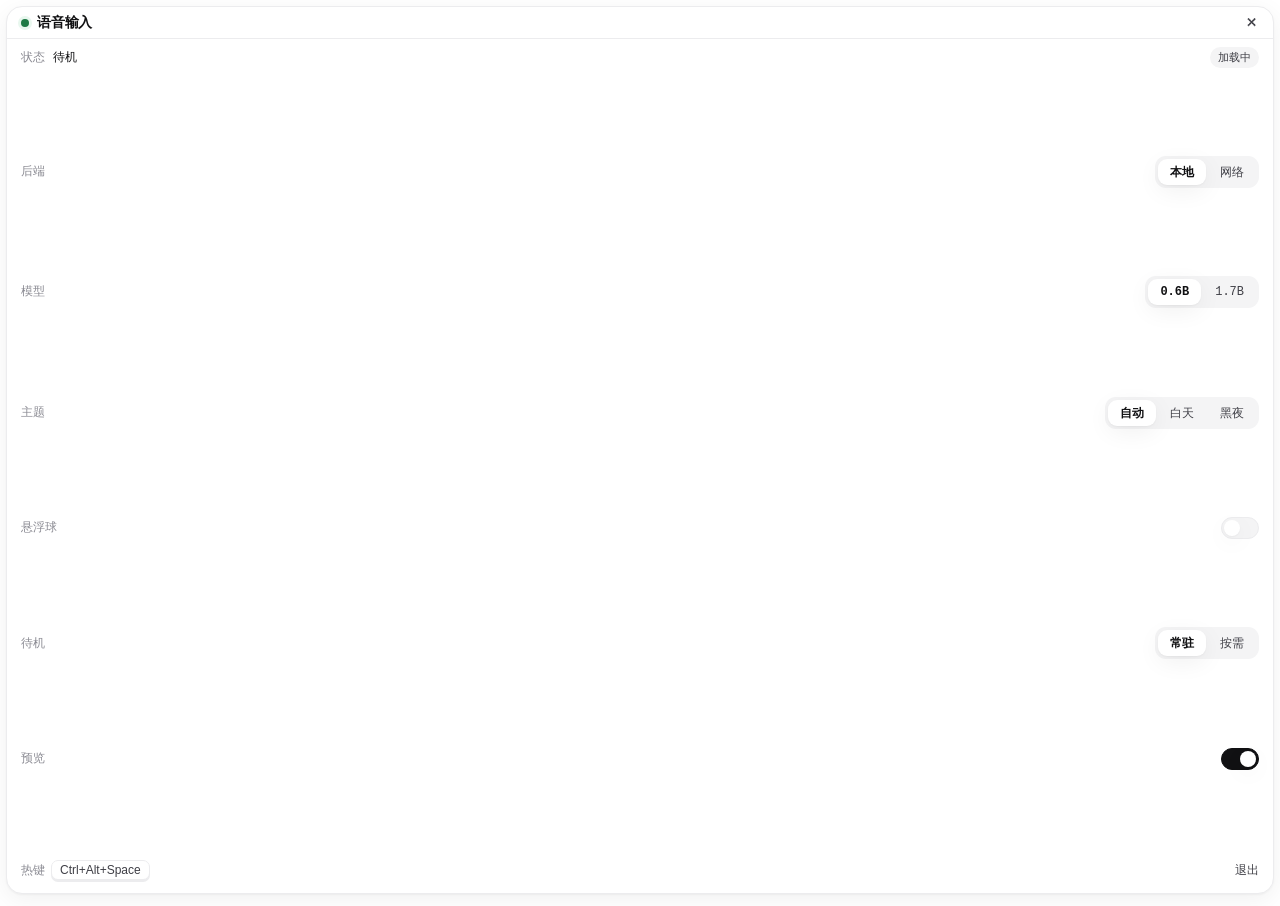
==== src/qwen3_voice/host/static/panel.html @ c11f65fa "feat(apps,host): 补回设置面板,适配状态机与快照订阅,DragSession 首个新消费方 - 新写 host/panel.py:普通不透明、可激活、无边框自绘标题栏的面板宿主;   " ====
<!DOCTYPE html>
<html lang="zh-CN">
<head>
<meta charset="utf-8">
<meta name="viewport" content="width=device-width, initial-scale=1">
<!-- 声明支持双色:浏览器原生部件(滚动条等)也跟着系统主题走 -->
<meta name="color-scheme" content="light dark">
<title>语音输入</title>
<!-- 本地样式，无任何外链资源，离线可用 -->
<link rel="stylesheet" href="panel.css">
</head>
<!-- st-* 是状态类，由 panel.js 依据 window.__panel.setState 切换 -->
<body class="st-idle">
  <div class="panel">
    <!-- 标题栏：可拖动区域 -->
    <header class="titlebar" id="titlebar">
      <span class="dot" id="stateDot" data-state="idle" title="状态"></span>
      <span class="title">语音输入</span>
      <!-- 关闭按钮只是隐藏面板，不退出程序 -->
      <button class="icon-btn" id="closeBtn" type="button" title="隐藏面板" aria-label="隐藏面板">✕</button>
    </header>

    <!-- 面板已经是"配置窗口"了：录音过程的反馈全在胶囊窗口里 -->
    <main class="content">
      <!-- 状态区：当前状态 + 识别后端的健康度。
           健康度三态(加载中/就绪/失败)都摆在这一行，
           失败原因另外一行常驻显示 —— 加载失败必须让人看见**原因**，
           只摆一个"失败"等于让用户自己去猜。 -->
      <div class="status-row">
        <span class="row-label">状态</span>
        <span class="state-text" id="stateText">待机</span>
        <span class="health-badge" id="healthBadge" data-health="loading">加载中</span>
      </div>
      <p class="health-reason" id="healthReason" hidden></p>

      <!-- 识别后端：本地模型 / 网络 API（互斥，同一时刻只留一个） -->
      <div class="option-row">
        <span class="row-label">后端</span>
        <div class="seg is-text" id="backendSeg" role="group" aria-label="识别后端">
          <button class="seg-item is-active" type="button" data-backend="local" title="本地 Qwen3-ASR 模型：离线、零等待，模型常驻显存">本地</button>
          <button class="seg-item" type="button" data-backend="dashscope" title="阿里云百炼网络接口：音频出本机，有网络延迟，不支持实时预览">网络</button>
        </div>
      </div>

      <!-- 后端相关的说明（网络模式下才显示）——行为差异必须写出来，不能静默失效 -->
      <p class="hint" id="backendHint" hidden></p>

      <!-- 模型切换 -->
      <div class="option-row" id="modelRow">
        <span class="row-label">模型</span>
        <div class="seg" id="modelSeg" role="group" aria-label="模型切换">
          <button class="seg-item is-active" type="button" data-model="0.6B">0.6B</button>
          <button class="seg-item" type="button" data-model="1.7B">1.7B</button>
        </div>
      </div>

      <!-- 主题:跟随系统 / 白天 / 黑夜(面板和胶囊一起换) -->
      <div class="option-row">
        <span class="row-label">主题</span>
        <div class="seg is-text" id="themeSeg" role="group" aria-label="主题切换">
          <button class="seg-item is-active" type="button" data-theme-mode="auto" title="跟随 Windows 的应用主题">自动</button>
          <button class="seg-item" type="button" data-theme-mode="light" title="强制浅色">白天</button>
          <button class="seg-item" type="button" data-theme-mode="dark" title="强制深色">黑夜</button>
        </div>
      </div>

      <!-- 常驻悬浮球:屏幕上常驻一颗小球,点它开始录音,拖它挪位置。 -->
      <div class="option-row">
        <span class="row-label">悬浮球</span>
        <label class="switch" id="orbSwitch" title="屏幕上常驻一颗悬浮球:点它开始录音,拖它可以挪位置">
          <input type="checkbox" id="orbToggle">
          <span class="switch-track"><span class="switch-thumb"></span></span>
        </label>
      </div>

      <!-- 悬浮球的待机策略:窗口常驻 / 待机时销毁窗口(零占用)。
           这是"待不待机",和"球在哪儿"是两回事 —— 位置档位已退役,
           这里只留待机这一档。 -->
      <div class="option-row">
        <span class="row-label">待机</span>
        <div class="seg is-text" id="standbySeg" role="group" aria-label="悬浮球待机策略">
          <button class="seg-item is-active" type="button" data-standby="resident" title="窗口常驻:球一直待在屏幕上,热键反馈即时">常驻</button>
          <button class="seg-item" type="button" data-standby="on_demand" title="待机时整个窗口销毁:零 WebView2/GPU 占用,热键时再拉起">按需</button>
        </div>
      </div>

      <!-- 预览文字条:关掉之后胶囊只剩波形+计时+按钮,不挡屏幕 -->
      <div class="option-row" id="previewRow">
        <span class="row-label">预览</span>
        <label class="switch" id="previewSwitch" title="录音时显示实时预览文字">
          <input type="checkbox" id="previewToggle" checked>
          <span class="switch-track"><span class="switch-thumb"></span></span>
        </label>
      </div>

      <!-- 操作提示(切换后端的进展/拒绝/失败都走这里) -->
      <p class="notice" id="notice" role="status" aria-live="polite"></p>

      <footer class="footer">
        <!-- "热键" 是静态标签,按键组合由 panel.js 写进 kbd(OpenType 的键帽样式) -->
        <span class="hotkey"><span class="hotkey-label">热键</span><kbd id="hotkeyLabel">Ctrl+Alt+V</kbd></span>
        <button class="link-btn" id="quitBtn" type="button" title="退出程序">退出</button>
      </footer>
    </main>
  </div>

  <!-- 本地脚本，无任何外链资源 -->
  <script src="panel.js"></script>
</body>
</html>
---- src/qwen3_voice/host/static/panel.css ----
/* qwen3-voice 语音输入面板样式
 *
 * 视觉实现**移植自 OpenType** 的 ``src/renderer/app.css``
 * (AGPL-3.0,https://github.com/ct-jyjntc/opentype-public)。
 * 本项目整体按 AGPL-3.0-or-later 发布(见仓库根目录 LICENSE)。
 * (录音胶囊那边是同一套设计语言的另一处移植,见 capsule.css。)
 *
 * 移植了什么:
 *   - 设计 token 整段搬过来:颜色、圆角、阴影、字体栈。
 *     浅色用它的 ``:root`` 那套,深色用它的 ``:root[data-theme='dark']`` 那套。
 *   - 按钮语言:底色 card、描边 line、圆角 10px(通用 button)/
 *     9px(icon-button、tabs 项)、hover 走 hover 色、
 *     focus 走 accent 描边(它的 ``button`` / ``button.primary`` 规则)。
 *   - 分段控件沿用它的 ``.tabs`` 写法:轨道是 nav 底色,
 *     选中项是 card 底色 + 一层 shadow(见 app.css 的 .tabs)。
 *   - 热键沿用它的 ``kbd`` 写法:描边 + 底部一条同色投影 + 圆角 7px。
 *   - 状态点沿用它 answer-card 标题栏的写法:实心点 + 一圈 soft 色光晕。
 *
 * 两处本地适配(不是原样照抄):
 *   1. 主题走 **data-theme 属性 + 媒体查询兜底** —— OpenType 用
 *      ``:root[data-theme='dark']``(theme.ts 里由 JS 切 attribute),
 *      本项目多了一档"跟随系统",所以:
 *        - JS 在 ``<html>`` 上设 ``data-theme="light|dark"``
 *        - **auto 时不设属性**,让 ``prefers-color-scheme`` 媒体查询
 *          自然接管 —— 这样"跟随系统"不需要 JS 监听系统主题变化
 *        - CSS 侧三段:``:root`` 是浅色,深色由
 *          ``@media(prefers-color-scheme:dark){:root:not([data-theme=light])}``
 *          和 ``:root[data-theme=dark]`` 两处给出
 *          (深色那块**两处必须同步改**,见下面注释)
 *      (panel.py 的 ``theme_background_color()`` 只管建窗瞬间的底色。)
 *   2. 字号整体压小一档(正文 13px / 辅助 12px):面板只有 320px 宽,
 *      OpenType 的 14px/16px 在这里太挤。
 *
 * 布局保持"标题栏 + 状态区 + 配置行 + 页脚"的紧凑结构,不加装饰性元素。
 *
 * 面板窗口**不是透明窗口**(background_color 是实色),所以可以用阴影 ——
 * 胶囊那边不行:透明窗口上 box-shadow 会渲染成一条灰带(见 capsule.css)。
 */

:root {
  color-scheme: light;

  /* ---- OpenType app.css :root(浅色)----
     只搬了面板用得到的那些(--panel / --dot / --inverse / --soft /
     --k-dict* 那些是它首页/弹窗才用的,面板用不上,没搬)。 */
  --bg: #fff;
  --card: #fff;
  --nav: #f4f4f5;
  --hover: #ececee;
  --text: #111113;
  --text2: #3f3f46;
  --muted: #8b8b93;
  --line: #ececee;
  --accent: #111113;
  --danger: #e5484d;
  --danger-soft: #fdeeee;
  --warn: #b7791f;
  --warn-soft: #fdf5e6;
  --k-ask: #e8f7ee;
  --k-ask-b: #1d7a45;
  --k-trans: #eaf0ff;
  --k-trans-b: #2b4fbf;
  --shadow: 0 1px 2px rgba(17, 17, 19, 0.04), 0 6px 24px rgba(17, 17, 19, 0.06);
  /* 它还有一套 --shadow-lift(0 14px 34px),这里没搬:那是它给"可 hover
     的大卡片"用的,面板卡片离窗口边只有 6px,34px 的模糊会被窗口边框切掉,
     反而糊成一条脏边。面板用 --shadow 就够。 */

  /* 状态点的光晕底色:直接引用上面的 soft 系 token,
     深色主题换了 token,这里自动跟着换。 */
  --halo-ok: var(--k-ask);
  --halo-warn: var(--warn-soft);
  --halo-rec: var(--danger-soft);
  --halo-processing: var(--k-trans);

  /* 字体栈:OpenType 的那套,补上 Windows 上真能命中的中文字体。
     胶囊那边用的是 system-ui 开头,在 Windows 上同样落到 Segoe UI,
     两个窗口放在一起字形一致。 */
  --font: -apple-system, BlinkMacSystemFont, "Segoe UI", "PingFang SC",
          "Microsoft YaHei", "Hiragino Sans GB", sans-serif;
  --font-mono: ui-monospace, SFMono-Regular, "Cascadia Mono", Consolas,
               "Liberation Mono", monospace;
}

/* ---------------- 日夜模式 ---------------- */

/* 深色主题有两处来源,token 值**必须一样**(改一处就要改另一处):
     a) 用户强制黑夜 → ``:root[data-theme="dark"]``
     b) 跟随系统且系统是深色 → 媒体查询里的 ``:root:not([data-theme="light"])``

   为什么 b 要排除 ``[data-theme="light"]``:强制白天时,系统的深色
   媒体查询照样会命中,不加这个 :not 就会被系统深色压回去 ——
   ":not" 的特异度(0,2,0)高于 :root(0,1,0),所以排除掉就一定赢。

   深色值就是 OpenType 的 ``:root[data-theme='dark']`` 那段,原样搬过来。 */
@media (prefers-color-scheme: dark) {
  :root:not([data-theme="light"]) {
    color-scheme: dark;
    --bg: #0f0f11;
    --card: #1a1a1d;
    --nav: #18181b;
    --hover: #27272b;
    --text: #f4f4f5;
    --text2: #d4d4d8;
    --muted: #8b8b93;
    --line: #2a2a2f;
    --accent: #f4f4f5;
    --danger: #ff7b7f;
    --danger-soft: #3a1c1e;
    --warn: #e3b25e;
    --warn-soft: #33281a;
    --k-ask: #15291e;
    --k-ask-b: #5fd08f;
    --k-trans: #1b2440;
    --k-trans-b: #8aa6ff;
    --shadow: 0 1px 2px rgba(0, 0, 0, 0.4), 0 6px 24px rgba(0, 0, 0, 0.3);
  }
}

/* 强制黑夜(与上面媒体查询里的深色 token 完全一致) */
:root[data-theme="dark"] {
  color-scheme: dark;
  --bg: #0f0f11;
  --card: #1a1a1d;
  --nav: #18181b;
  --hover: #27272b;
  --text: #f4f4f5;
  --text2: #d4d4d8;
  --muted: #8b8b93;
  --line: #2a2a2f;
  --accent: #f4f4f5;
  --danger: #ff7b7f;
  --danger-soft: #3a1c1e;
  --warn: #e3b25e;
  --warn-soft: #33281a;
  --k-ask: #15291e;
  --k-ask-b: #5fd08f;
  --k-trans: #1b2440;
  --k-trans-b: #8aa6ff;
  --shadow: 0 1px 2px rgba(0, 0, 0, 0.4), 0 6px 24px rgba(0, 0, 0, 0.3);
}

* {
  box-sizing: border-box;
}

html,
body {
  height: 100%;
}

body {
  margin: 0;
  background: var(--bg);
  color: var(--text);
  font-family: var(--font);
  font-size: 13px;
  line-height: 1.45;
  overflow: hidden;
  -webkit-font-smoothing: antialiased;
  user-select: none;
  -webkit-user-select: none;
}

/* 面板本体 = 一张卡片。
   窗口是矩形(WebView2 做不到真透明圆角),所以外圈留白是窗口底色
   (--bg,和 panel.py 建窗时给的 background_color 一致),
   卡片自己带圆角 + 描边 + 阴影 —— 这样窗口边角不会显得"切掉了一块"。
   高度用 min-height 而不是 height:内容真的装不下时卡片会长高,
   panel.py 的 _fit_window 量到 scrollHeight 会把窗口跟着放大。 */
.panel {
  display: flex;
  flex-direction: column;
  min-height: calc(100% - 12px);
  margin: 6px;
  background: var(--card);
  border: 1px solid var(--line);
  border-radius: 16px;
  box-shadow: var(--shadow);
  overflow: hidden;
}

/* ---------------- 标题栏 ---------------- */

.titlebar {
  flex: 0 0 auto;
  height: 32px;
  display: flex;
  align-items: center;
  gap: 8px;
  padding: 0 8px 0 14px;
  border-bottom: 1px solid var(--line);
  cursor: grab;
  user-select: none;
  -webkit-user-select: none;
}

/* 状态点:OpenType answer-card 标题栏那套 —— 实心点 + 一圈 soft 色光晕 */
.dot {
  flex: 0 0 auto;
  width: 8px;
  height: 8px;
  border-radius: 50%;
  background: var(--k-ask-b);
  box-shadow: 0 0 0 3px var(--halo-ok);
}

.dot[data-state="starting"] {
  background: var(--warn);
  box-shadow: 0 0 0 3px var(--halo-warn);
  animation: dot-pulse 1.1s ease-in-out infinite;
}

.dot[data-state="recording"] {
  background: var(--danger);
  box-shadow: 0 0 0 3px var(--halo-rec);
  animation: dot-pulse 1s ease-in-out infinite;
}

.dot[data-state="processing"] {
  background: var(--k-trans-b);
  box-shadow: 0 0 0 3px var(--halo-processing);
  animation: dot-pulse 1.4s ease-in-out infinite;
}

.dot[data-state="error"] {
  background: var(--danger);
  box-shadow: 0 0 0 3px var(--halo-rec);
}

@keyframes dot-pulse {
  0%,
  100% {
    transform: scale(1);
    opacity: 1;
  }
  50% {
    transform: scale(1.25);
    opacity: 0.72;
  }
}

.title {
  font-size: 14px;
  font-weight: 700;
  letter-spacing: -0.2px;
}

/* 关闭按钮 = OpenType 的 .icon-button:无描边、圆形背景、hover 才出底色 */
.icon-btn {
  margin-left: auto;
  width: 26px;
  height: 26px;
  display: grid;
  place-items: center;
  padding: 0;
  border: 0;
  border-radius: 9px;
  background: transparent;
  color: var(--text2);
  font-size: 12px;
  line-height: 1;
  cursor: pointer;
  transition: background 0.15s, color 0.15s;
}

.icon-btn:hover {
  background: var(--hover);
  color: var(--text);
}

/* ---------------- 内容区 ---------------- */

.content {
  flex: 1 1 auto;
  min-height: 0;
  display: flex;
  flex-direction: column;
  justify-content: space-between;
  gap: 8px;
  padding: 8px 14px 10px;
}

/* 配置行:模型、主题两行共用同一种布局 */

.option-row {
  flex: 0 0 auto;
  display: flex;
  align-items: center;
  gap: 8px;
}

/* 显隐联动用 HTML 的 hidden 属性。
   .option-row 自己的 display:flex 会盖掉 hidden 的默认样式,
   必须显式压回 display:none。 */
.option-row[hidden] {
  display: none;
}

.row-label {
  font-size: 12px;
  color: var(--muted);
}

/* 分段控件 = OpenType 的 .tabs:
   轨道 nav 底色,选中项 card 底色 + shadow。 */
.seg {
  margin-left: auto;
  display: inline-flex;
  gap: 2px;
  padding: 3px;
  background: var(--nav);
  border-radius: 11px;
}

.seg-item {
  min-height: 26px;
  padding: 0 12px;
  display: inline-flex;
  align-items: center;
  border: 0;
  border-radius: 9px;
  background: transparent;
  color: var(--text2);
  font-family: var(--font-mono);
  font-size: 12px;
  font-weight: 500;
  line-height: 1;
  cursor: pointer;
  transition: background 0.15s, color 0.15s, box-shadow 0.15s;
}

.seg-item:hover {
  background: var(--hover);
  color: var(--text);
}

.seg-item.is-active {
  background: var(--card);
  color: var(--text);
  font-weight: 600;
  box-shadow: var(--shadow);
}

/* 中文文案的那一段(主题、待机)不用等宽字体:
   模型段的 "0.6B / 1.7B" 是西文数字,等宽才对齐;
   中文在等宽栈里会掉到兜底字体,字宽还不一样,观感更乱。 */
.seg.is-text .seg-item {
  font-family: var(--font);
}

/* ---------------- 状态区 ---------------- */

/* 状态区:当前状态文字 + 后端健康徽章。
   和配置行同一套排版,只是标签换成"状态"。 */
.status-row {
  flex: 0 0 auto;
  display: flex;
  align-items: center;
  gap: 8px;
}

.state-text {
  font-size: 12px;
  color: var(--text);
}

/* 健康徽章:三态各有各的底色 ——
   加载中偏中性、就绪走绿、失败走红。
   失败那一档最要紧:用户得一眼看出"后端没起来"。 */
.health-badge {
  margin-left: auto;
  padding: 2px 8px;
  border-radius: 999px;
  font-size: 11px;
  line-height: 1.5;
  color: var(--text2);
  background: var(--nav);
}

.health-badge[data-health="ready"] {
  color: var(--k-ask-b);
  background: var(--k-ask);
}

.health-badge[data-health="failed"] {
  color: var(--danger);
  background: var(--danger-soft);
}

/* 失败原因:常驻显示(不自动消失)。
   加载失败只摆一个"失败"等于让用户自己猜 —— 原因才是有用的那半截。 */
.health-reason {
  flex: 0 0 auto;
  margin: 0;
  font-size: 11px;
  line-height: 1.45;
  color: var(--danger);
  word-break: break-word;
}

.health-reason[hidden] {
  display: none;
}

/* ---------------- 说明与提示 ---------------- */

/* 后端说明(网络模式下才出现)。
   行为差异必须写出来 —— 静默失效比没有这个功能更糟:
   用户会以为"预览坏了"或者"网络没生效"。 */
.hint {
  flex: 0 0 auto;
  margin: 0;
  font-size: 11px;
  line-height: 1.5;
  color: var(--warn);
}

/* 操作提示(切换后端的进展 / 拒绝 / 失败)。
   空的时候不占位置 —— 平时面板该多紧凑还是多紧凑。 */
.notice {
  flex: 0 0 auto;
  margin: 0;
  font-size: 11px;
  line-height: 1.4;
  color: var(--text2);
}

.notice:empty {
  display: none;
}

/* 置灰的一行(网络模式下的"模型""预览")。
   用降透明度 + 去掉指针事件 —— 看得见它在,但点不动。 */
.option-row.is-disabled {
  opacity: 0.45;
  pointer-events: none;
}

/* ---------------- 开关(预览显隐) ---------------- */
/* 轨道 + 圆钮。跟分段控件是同一套设计语言:
   轨道用 nav 底色 + line 描边,圆钮用 card 底色 + shadow。 */
.switch {
  position: relative;
  margin-left: auto;
  display: inline-flex;
  align-items: center;
  cursor: pointer;
}

/* 真正的 checkbox 藏起来(不能 display:none —— 那样键盘就够不着了),
   留一个 0 尺寸的输入框保住可聚焦性和读屏语义。 */
.switch input {
  position: absolute;
  width: 0;
  height: 0;
  margin: 0;
  opacity: 0;
}

.switch-track {
  position: relative;
  display: block;
  width: 38px;
  height: 22px;
  border: 1px solid var(--line);
  border-radius: 999px;
  background: var(--nav);
  transition: background 0.18s, border-color 0.18s;
}

.switch-thumb {
  position: absolute;
  left: 2px;
  top: 50%;
  width: 16px;
  height: 16px;
  margin-top: -8px;
  border-radius: 50%;
  background: var(--card);
  box-shadow: var(--shadow);
  transition: transform 0.18s;
}

/* 选中:轨道填成 accent 色,圆钮滑到右边 */
.switch input:checked + .switch-track {
  background: var(--accent);
  border-color: var(--accent);
}

.switch input:checked + .switch-track .switch-thumb {
  transform: translateX(16px);
}

.switch input:focus-visible + .switch-track {
  outline: 2px solid var(--accent);
  outline-offset: 3px;
}

/* 底部：热键提示 + 退出 */

.footer {
  flex: 0 0 auto;
  display: flex;
  align-items: center;
  justify-content: space-between;
  gap: 8px;
}

.hotkey {
  display: inline-flex;
  align-items: center;
  gap: 6px;
  min-width: 0;
  font-size: 12px;
  color: var(--muted);
}

/* 热键本体 = OpenType 的 kbd:描边 + 底部同色投影 */
.hotkey kbd {
  display: inline-block;
  max-width: 100%;
  padding: 3px 8px;
  border: 1px solid var(--line);
  border-radius: 7px;
  box-shadow: 0 2px 0 var(--line);
  background: var(--card);
  color: var(--text2);
  font-family: inherit;
  font-size: 12px;
  font-weight: 500;
  line-height: 1;
  overflow: hidden;
  text-overflow: ellipsis;
  white-space: nowrap;
}

/* 退出 = OpenType 的 .text-button:无框、无底色,hover 才变深 */
.link-btn {
  flex: 0 0 auto;
  padding: 4px 0;
  border: 0;
  background: none;
  color: var(--text2);
  font-family: inherit;
  font-size: 12px;
  cursor: pointer;
  transition: color 0.15s;
}

.link-btn:hover {
  color: var(--text);
}

/* ---------------- 焦点态 ---------------- */

button:focus-visible {
  outline: 2px solid var(--accent);
  outline-offset: 3px;
}

/* ---------------- 动效降级 ---------------- */

@media (prefers-reduced-motion: reduce) {
  * {
    transition: none !important;
    animation: none !important;
  }
}
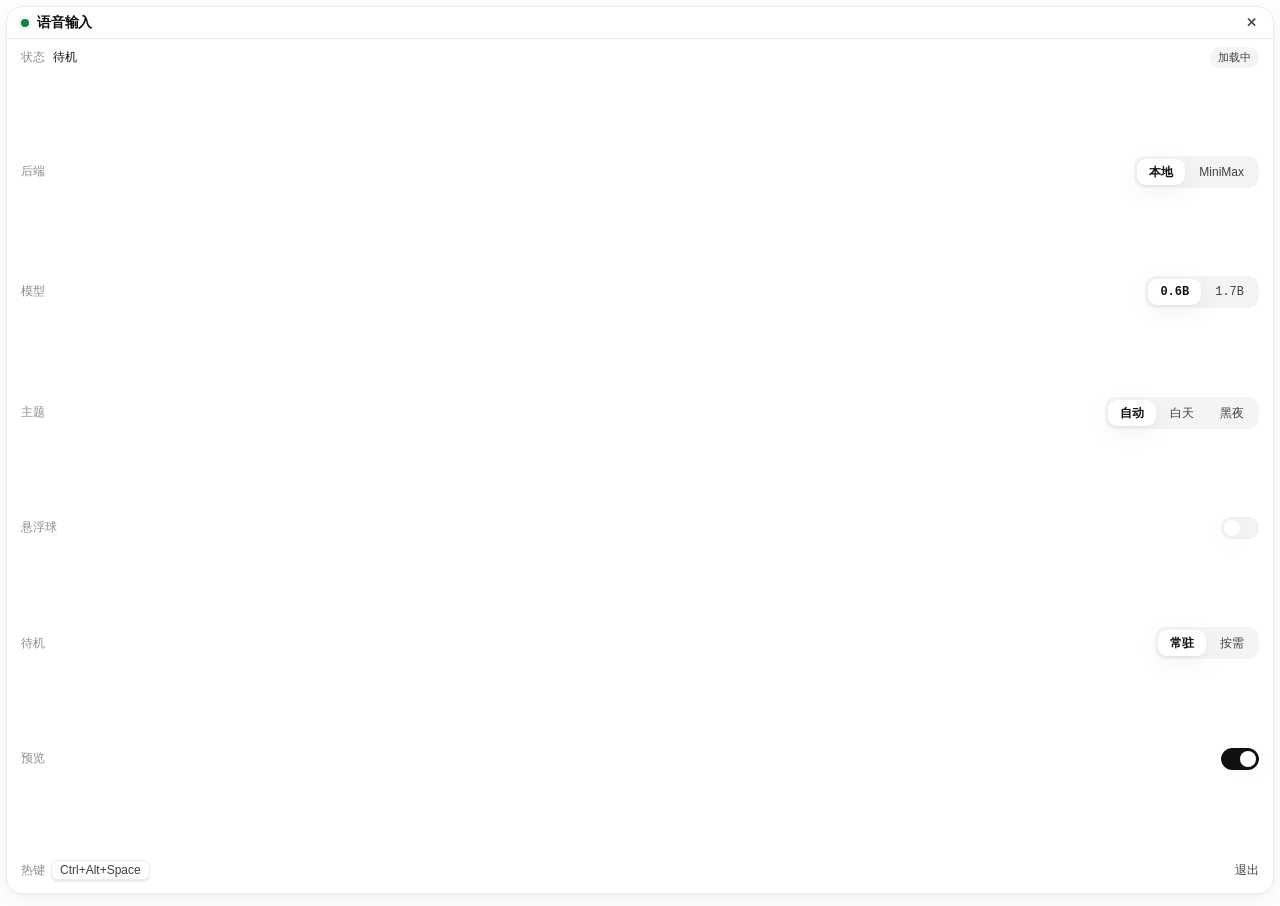
==== commit 47100299: "feat(engines): DashScope 退役,接入 MiniMax asr-1.0,预览决策权归用户开关 - 删除 DashScopeBackend 与 engines/network.py" ====
--- a/src/qwen3_voice/host/static/panel.html
+++ b/src/qwen3_voice/host/static/panel.html
@@ -33,25 +33,24 @@
       </div>
       <p class="health-reason" id="healthReason" hidden></p>
 
-      <!-- 识别后端：本地模型 / 网络 API（互斥，同一时刻只留一个） -->
+      <!-- 识别后端：本地模型 / MiniMax 网络接口（互斥，同一时刻只留一个） -->
       <div class="option-row">
         <span class="row-label">后端</span>
         <div class="seg is-text" id="backendSeg" role="group" aria-label="识别后端">
           <button class="seg-item is-active" type="button" data-backend="local" title="本地 Qwen3-ASR 模型：离线、零等待，模型常驻显存">本地</button>
-          <button class="seg-item" type="button" data-backend="dashscope" title="阿里云百炼网络接口：音频出本机，有网络延迟，不支持实时预览">网络</button>
+          <button class="seg-item" type="button" data-backend="minimax" title="MiniMax 网络接口：音频出本机，有网络延迟；暂不支持热词">MiniMax</button>
         </div>
       </div>
 
-      <!-- 后端相关的说明（网络模式下才显示）——行为差异必须写出来，不能静默失效 -->
-      <p class="hint" id="backendHint" hidden></p>
-
-      <!-- 模型切换 -->
+      <!-- 模型：本地后端下切 0.6B / 1.7B；MiniMax 下显示远端模型名（只读）。
+           同一行显示不同的东西 —— 后端决定了这一行是什么。 -->
       <div class="option-row" id="modelRow">
         <span class="row-label">模型</span>
         <div class="seg" id="modelSeg" role="group" aria-label="模型切换">
           <button class="seg-item is-active" type="button" data-model="0.6B">0.6B</button>
           <button class="seg-item" type="button" data-model="1.7B">1.7B</button>
         </div>
+        <span class="model-text" id="netModelText" hidden></span>
       </div>
 
       <!-- 主题:跟随系统 / 白天 / 黑夜(面板和胶囊一起换) -->
@@ -84,7 +83,9 @@
         </div>
       </div>
 
-      <!-- 预览文字条:关掉之后胶囊只剩波形+计时+按钮,不挡屏幕 -->
+      <!-- 预览文字条:关掉之后胶囊只剩波形+计时+按钮,不挡屏幕。
+           **这是预览的唯一决定者** —— 跟后端无关:本地/网络都能预览,
+           引擎不声明自己支不支持流式。切换下一轮录音生效。 -->
       <div class="option-row" id="previewRow">
         <span class="row-label">预览</span>
         <label class="switch" id="previewSwitch" title="录音时显示实时预览文字">
--- a/src/qwen3_voice/host/static/panel.css
+++ b/src/qwen3_voice/host/static/panel.css
@@ -348,6 +348,27 @@
   font-family: var(--font);
 }
 
+/* 网络后端下的远端模型名(如 asr-1.0):只读的一行字,
+   顶替本地模型档位的位置 —— 用等宽字体,和上面的模型档一致。 */
+.model-text {
+  margin-left: auto;
+  font-family: var(--font-mono);
+  font-size: 12px;
+  font-weight: 500;
+  color: var(--text2);
+}
+
+/* 显隐用 hidden 属性,但作者样式的 display 会盖掉 UA 的
+   [hidden]{display:none} —— 必须显式压回去(见 AGENTS.md)。 */
+.model-text[hidden] {
+  display: none;
+}
+
+/* 分段控件在网络后端下要整条藏起来:同样得压回 display:none。 */
+.seg[hidden] {
+  display: none;
+}
+
 /* ---------------- 状态区 ---------------- */
 
 /* 状态区:当前状态文字 + 后端健康徽章。
@@ -404,17 +425,6 @@
 
 /* ---------------- 说明与提示 ---------------- */
 
-/* 后端说明(网络模式下才出现)。
-   行为差异必须写出来 —— 静默失效比没有这个功能更糟:
-   用户会以为"预览坏了"或者"网络没生效"。 */
-.hint {
-  flex: 0 0 auto;
-  margin: 0;
-  font-size: 11px;
-  line-height: 1.5;
-  color: var(--warn);
-}
-
 /* 操作提示(切换后端的进展 / 拒绝 / 失败)。
    空的时候不占位置 —— 平时面板该多紧凑还是多紧凑。 */
 .notice {
@@ -427,13 +437,6 @@
 
 .notice:empty {
   display: none;
-}
-
-/* 置灰的一行(网络模式下的"模型""预览")。
-   用降透明度 + 去掉指针事件 —— 看得见它在,但点不动。 */
-.option-row.is-disabled {
-  opacity: 0.45;
-  pointer-events: none;
 }
 
 /* ---------------- 开关(预览显隐) ---------------- */
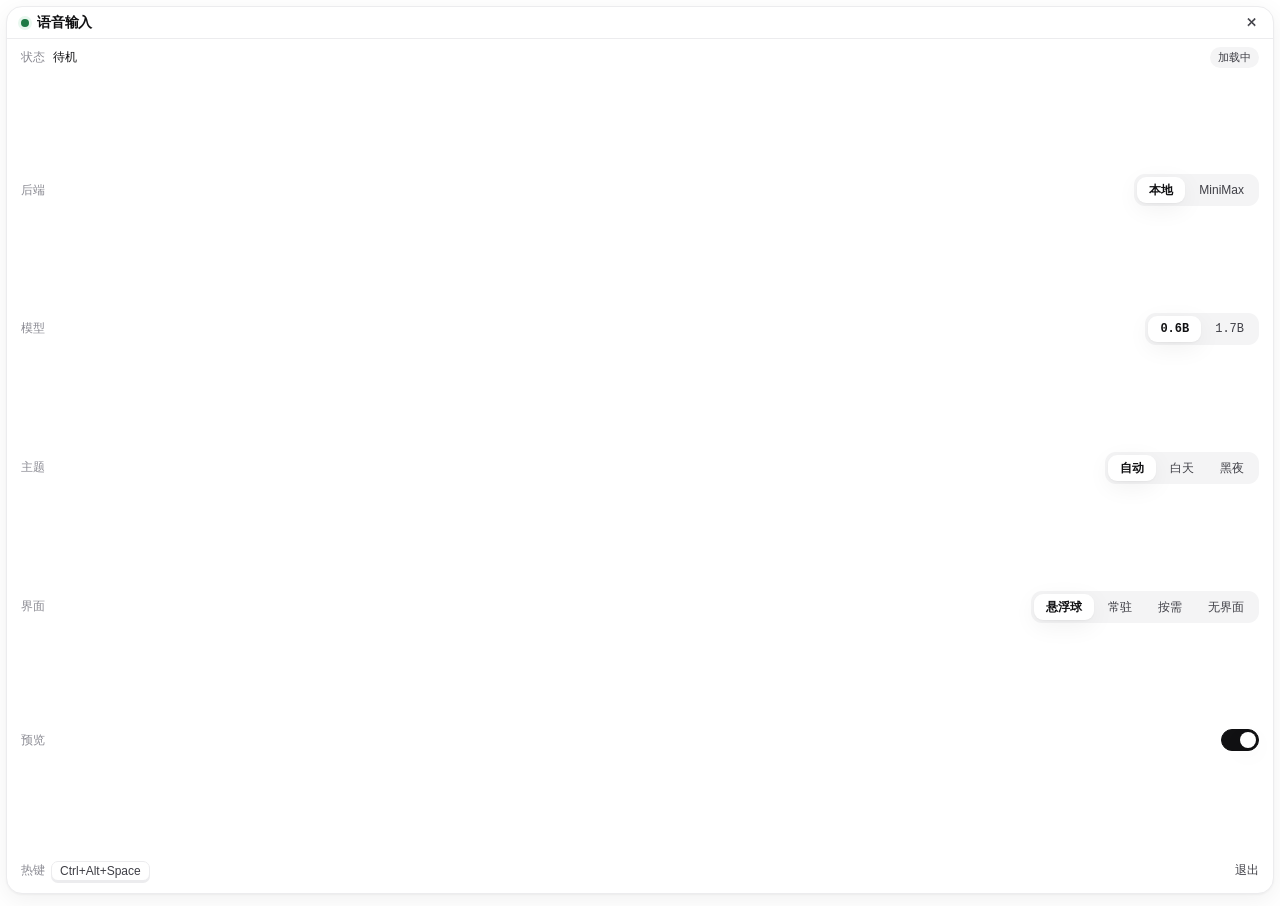
==== commit 134921d9: "refactor(config,apps,host): 界面形态合并为 ui_mode 四档,v2 配置 schema 同步落地 - 配置 schema 切到 v2 命名:asr_backend → " ====
--- a/src/qwen3_voice/host/static/panel.html
+++ b/src/qwen3_voice/host/static/panel.html
@@ -63,23 +63,19 @@
         </div>
       </div>
 
-      <!-- 常驻悬浮球:屏幕上常驻一颗小球,点它开始录音,拖它挪位置。 -->
+      <!-- 界面形态:一行四档单选 —— 悬浮球开关 × 待机策略合并后的同一维度。
+           「按需」暂未实现(存意图,当前行为等同「常驻」,hover 写明);
+           「无界面」是开发者选项,只能改 config 手动开启(重启生效),
+           面板上 disabled —— disabled 元素不触发自身 title,hover 文案
+           挂在父容器(seg)上。 -->
       <div class="option-row">
-        <span class="row-label">悬浮球</span>
-        <label class="switch" id="orbSwitch" title="屏幕上常驻一颗悬浮球:点它开始录音,拖它可以挪位置">
-          <input type="checkbox" id="orbToggle">
-          <span class="switch-track"><span class="switch-thumb"></span></span>
-        </label>
-      </div>
-
-      <!-- 悬浮球的待机策略:窗口常驻 / 待机时销毁窗口(零占用)。
-           这是"待不待机",和"球在哪儿"是两回事 —— 位置档位已退役,
-           这里只留待机这一档。 -->
-      <div class="option-row">
-        <span class="row-label">待机</span>
-        <div class="seg is-text" id="standbySeg" role="group" aria-label="悬浮球待机策略">
-          <button class="seg-item is-active" type="button" data-standby="resident" title="窗口常驻:球一直待在屏幕上,热键反馈即时">常驻</button>
-          <button class="seg-item" type="button" data-standby="on_demand" title="待机时整个窗口销毁:零 WebView2/GPU 占用,热键时再拉起">按需</button>
+        <span class="row-label">界面</span>
+        <div class="seg is-text" id="uiModeSeg" role="group" aria-label="界面形态"
+             title="「无界面」是开发者选项:在 data/config.json 里把 ui_mode 设为 headless 并重启(不建任何窗口,只有托盘和热键)">
+          <button class="seg-item is-active" type="button" data-ui-mode="orb" title="屏幕上常驻一颗悬浮球:点它开始录音,拖它挪位置">悬浮球</button>
+          <button class="seg-item" type="button" data-ui-mode="resident" title="无悬浮球:按热键弹胶囊,终态停留后窗口隐藏">常驻</button>
+          <button class="seg-item" type="button" data-ui-mode="on_demand" title="暂未实现,当前行为等同「常驻」:选择会被保存,实现后自动生效">按需</button>
+          <button class="seg-item" type="button" data-ui-mode="headless" disabled title="开发者选项:在 data/config.json 里手动开启(重启生效)">无界面</button>
         </div>
       </div>
 
